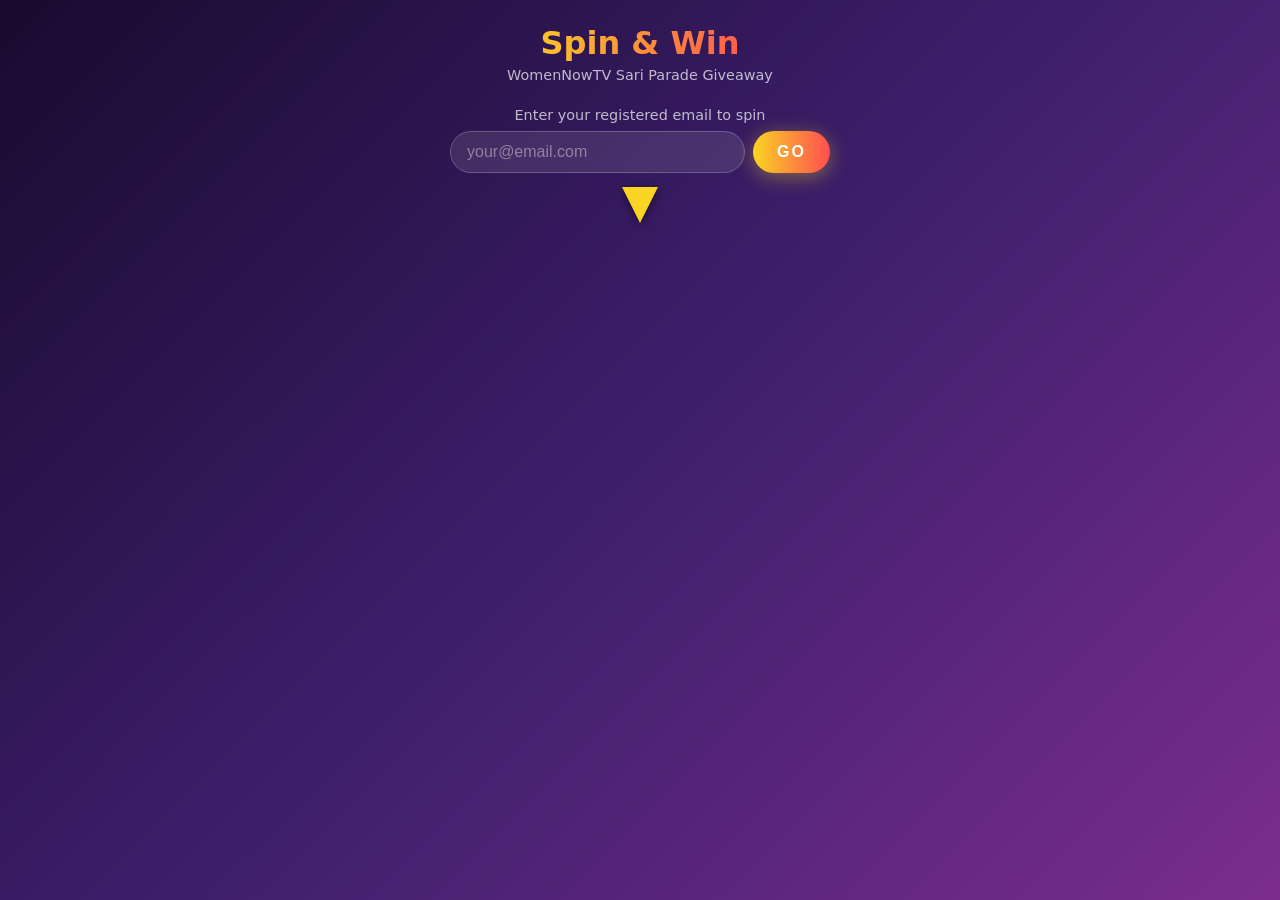
==== server/frontend/index.html @ a0a1a029 "add resend_ticket endpoint" ====
<!DOCTYPE html>
<html lang="en">
<head>
    <meta charset="UTF-8">
    <meta name="viewport" content="width=device-width, initial-scale=1.0, maximum-scale=1.0, user-scalable=no">
    <title>Spin & Win — WomenNowTV</title>
    <link rel="icon" type="image/svg+xml" href="/favicon.svg">
    <style>
        * { margin: 0; padding: 0; box-sizing: border-box; }

        html {
            background: #1a0a2e;
        }

        body {
            font-family: 'Segoe UI', system-ui, -apple-system, sans-serif;
            background: linear-gradient(135deg, #1a0a2e 0%, #3d1f6d 50%, #7b2d8e 100%);
            min-height: 100dvh;
            display: flex;
            flex-direction: column;
            align-items: center;
            color: white;
            overflow-x: hidden;
        }

        header {
            text-align: center;
            padding: 1.5rem 1rem 0.5rem;
        }

        header h1 {
            font-size: 2rem;
            background: linear-gradient(to right, #f9d423, #ff4e50);
            -webkit-background-clip: text;
            -webkit-text-fill-color: transparent;
            background-clip: text;
            text-shadow: none;
        }

        header p {
            color: rgba(255,255,255,0.7);
            font-size: 0.9rem;
            margin-top: 0.3rem;
        }

        .wheel-container {
            position: relative;
            width: min(85vw, 380px);
            height: min(85vw, 380px);
            margin: 0.5rem auto;
        }

        canvas {
            width: 100%;
            height: 100%;
        }

        .pointer {
            position: absolute;
            top: -18px;
            left: 50%;
            transform: translateX(-50%);
            width: 0;
            height: 0;
            border-left: 18px solid transparent;
            border-right: 18px solid transparent;
            border-top: 36px solid #f9d423;
            filter: drop-shadow(0 2px 4px rgba(0,0,0,0.5));
            z-index: 10;
        }

        .spin-btn {
            display: block;
            margin: 1rem auto;
            padding: 1rem 3rem;
            font-size: 1.3rem;
            font-weight: 700;
            border: none;
            border-radius: 50px;
            background: linear-gradient(to right, #f9d423, #ff4e50);
            color: white;
            cursor: pointer;
            text-transform: uppercase;
            letter-spacing: 2px;
            box-shadow: 0 4px 20px rgba(249, 212, 35, 0.4);
            transition: transform 0.2s, box-shadow 0.2s;
        }

        .spin-btn:hover:not(:disabled) {
            transform: scale(1.05);
            box-shadow: 0 6px 30px rgba(249, 212, 35, 0.6);
        }

        .spin-btn:disabled {
            opacity: 0.5;
            cursor: not-allowed;
        }

        .email-gate {
            text-align: center;
            margin: 1rem 0;
        }

        .email-gate input::placeholder { color: rgba(255,255,255,0.4); }

        /* Modal overlay */
        .modal-overlay {
            display: none;
            position: fixed;
            top: 0; left: 0; right: 0; bottom: 0;
            background: rgba(0,0,0,0.8);
            z-index: 100;
            justify-content: center;
            align-items: center;
            padding: 1rem;
        }
        .modal-overlay.active { display: flex; }

        .modal {
            background: linear-gradient(135deg, #2d1b4e, #1a0a2e);
            border: 1px solid rgba(249, 212, 35, 0.3);
            border-radius: 1rem;
            padding: 2rem;
            max-width: 400px;
            width: 100%;
            text-align: center;
        }

        .modal h2 {
            font-size: 1.5rem;
            margin-bottom: 0.5rem;
            color: #f9d423;
        }

        .prize-image {
            width: 120px;
            height: 120px;
            object-fit: cover;
            border-radius: 0.5rem;
            margin: 1rem auto;
            display: block;
            border: 2px solid rgba(249, 212, 35, 0.4);
            background: rgba(255,255,255,0.1);
        }

        .modal label {
            display: block;
            text-align: left;
            margin: 0.75rem 0 0.25rem;
            font-size: 0.85rem;
            color: rgba(255,255,255,0.7);
        }

        .modal input {
            width: 100%;
            padding: 0.7rem 1rem;
            border: 1px solid rgba(255,255,255,0.2);
            border-radius: 0.5rem;
            background: rgba(255,255,255,0.1);
            color: white;
            font-size: 1rem;
        }

        .modal input::placeholder { color: rgba(255,255,255,0.4); }

        .claim-btn {
            margin-top: 1.25rem;
            padding: 0.8rem 2rem;
            font-size: 1rem;
            font-weight: 600;
            border: none;
            border-radius: 50px;
            background: linear-gradient(to right, #f9d423, #ff4e50);
            color: white;
            cursor: pointer;
            width: 100%;
        }
        .claim-btn:disabled { opacity: 0.5; cursor: not-allowed; }

        .error-msg {
            color: #ff6b6b;
            font-size: 0.85rem;
            margin-top: 0.5rem;
        }

        /* Ticket page */
        .ticket-container {
            display: none;
            text-align: center;
            padding: 2rem 1rem;
            width: 100%;
        }

        .ticket-card {
            background: linear-gradient(135deg, #2d1b4e, #1a0a2e);
            border: 2px solid #f9d423;
            border-radius: 1rem;
            padding: 2rem;
            max-width: 380px;
            margin: 0 auto;
        }

        .ticket-card h2 { color: #f9d423; margin-bottom: 0.5rem; }
        .ticket-card .prize-label { font-size: 1.3rem; margin: 0.5rem 0; }
        .ticket-card .attendee-label { color: rgba(255,255,255,0.7); }

        #ticket-qr {
            margin: 1.5rem auto;
            background: white;
            padding: 1rem;
            border-radius: 0.5rem;
            display: inline-block;
        }

        .ticket-note {
            color: rgba(255,255,255,0.5);
            font-size: 0.8rem;
            margin-top: 1rem;
        }

        .confetti-canvas {
            position: fixed;
            top: 0; left: 0;
            width: 100%; height: 100%;
            pointer-events: none;
            z-index: 200;
        }
    </style>
</head>
<body>
    <header>
        <h1>Spin & Win</h1>
        <p>WomenNowTV Sari Parade Giveaway</p>
    </header>

    <!-- Email gate: shown before spin, replaced by spin button after verification -->
    <div class="email-gate" id="email-gate">
        <p style="color: rgba(255,255,255,0.7); font-size: 0.9rem; margin-bottom: 0.5rem;">Enter your registered email to spin</p>
        <div style="display:flex; gap:0.5rem; max-width:380px; width:90vw;">
            <input type="email" id="gate-email" placeholder="your@email.com" autocomplete="email"
                style="flex:1; padding:0.7rem 1rem; border:1px solid rgba(255,255,255,0.2); border-radius:50px; background:rgba(255,255,255,0.1); color:white; font-size:1rem;">
            <button class="spin-btn" id="gate-btn" style="margin:0; padding:0.7rem 1.5rem; font-size:1rem;">GO</button>
        </div>
        <div class="error-msg" id="gate-error" style="margin-top:0.5rem;"></div>
    </div>

    <!-- Spin button: replaces email gate in the same position -->
    <button class="spin-btn" id="spin-btn" style="display:none;">SPIN!</button>

    <div class="wheel-container">
        <div class="pointer"></div>
        <canvas id="wheel-canvas" width="760" height="760"></canvas>
    </div>

    <!-- Claim Modal: only asks for name now -->
    <div class="modal-overlay" id="claim-modal">
        <div class="modal">
            <h2>Congratulations!</h2>
            <p>You won: <strong id="prize-name-display"></strong></p>
            <img id="prize-img" class="prize-image" alt="Prize" src="">
            <p style="font-size:0.85rem; color:rgba(255,255,255,0.7);">Enter your name to claim your prize</p>
            <label for="claim-name">Full Name</label>
            <input type="text" id="claim-name" placeholder="Your name" autocomplete="name">
            <div class="error-msg" id="claim-error"></div>
            <button class="claim-btn" id="claim-btn">Claim Prize</button>
        </div>
    </div>

    <!-- Ticket View -->
    <div class="ticket-container" id="ticket-view">
        <div class="ticket-card">
            <h2>Thank You for Playing!</h2>
            <p style="margin-bottom: 1rem; color: rgba(255,255,255,0.8);">You won a <strong id="ticket-prize" style="color: #f9d423;"></strong></p>
            <p class="attendee-label" id="ticket-attendee"></p>
            <div id="ticket-qr"></div>
            <p style="color: rgba(255,255,255,0.8); font-size: 0.9rem; margin-top: 1rem; line-height: 1.5;">
                We'll also send a copy to your email.<br>
                See you at the Sari Parade!
            </p>
            <button class="claim-btn" id="resend-btn" style="display:none; margin-top:1rem; background:rgba(255,255,255,0.15); font-size:0.85rem; padding:0.6rem 1.5rem;">Resend Email</button>
            <p id="resend-msg" style="color:rgba(255,255,255,0.6); font-size:0.8rem; margin-top:0.5rem;"></p>
            <p class="ticket-note">Present this QR code at the Sari Parade booth to collect your prize.<br>Each code is single-use and cannot be shared.</p>
        </div>
    </div>

    <canvas class="confetti-canvas" id="confetti"></canvas>

    <!-- QR code library -->
    <script src="/qrcode.min.js"></script>

    <script>
    const PRIZE_COLORS = [
        '#FF6B6B', '#4ECDC4', '#FFD93D', '#6C5CE7', '#A8E6CF'
    ];
    const PRIZE_COLORS_DARK = [
        '#cc5555', '#3ea89e', '#ccad31', '#5649b8', '#86b8a5'
    ];

    let prizes = [];
    let spinning = false;
    let spinResult = null;
    let verifiedEmail = null;

    const canvas = document.getElementById('wheel-canvas');
    const ctx = canvas.getContext('2d');
    const centerX = canvas.width / 2;
    const centerY = canvas.height / 2;
    const radius = canvas.width / 2 - 20;

    // Load prizes
    async function loadPrizes() {
        const res = await fetch('/api/prizes');
        prizes = await res.json();
        drawWheel(0);
    }

    function getSegments() {
        const available = prizes.filter(p => p.remaining > 0);
        if (available.length === 0) return [];

        // Equal size segments — probability is handled server-side
        const angle = 360 / available.length;
        return available.map((p, i) => ({
            prize: p,
            startAngle: i * angle,
            sweepAngle: angle,
        }));
    }

    function drawWheel(rotation) {
        ctx.clearRect(0, 0, canvas.width, canvas.height);

        const segments = getSegments();
        if (segments.length === 0) {
            ctx.fillStyle = '#666';
            ctx.font = '24px sans-serif';
            ctx.textAlign = 'center';
            ctx.fillText('All prizes claimed!', centerX, centerY);
            return;
        }

        segments.forEach((seg, i) => {
            const startRad = (seg.startAngle + rotation - 90) * Math.PI / 180;
            const endRad = (seg.startAngle + seg.sweepAngle + rotation - 90) * Math.PI / 180;
            const colorIdx = prizes.findIndex(p => p.id === seg.prize.id) % PRIZE_COLORS.length;

            // Draw segment
            ctx.beginPath();
            ctx.moveTo(centerX, centerY);
            ctx.arc(centerX, centerY, radius, startRad, endRad);
            ctx.closePath();
            ctx.fillStyle = PRIZE_COLORS[colorIdx];
            ctx.fill();
            ctx.strokeStyle = '#1a0a2e';
            ctx.lineWidth = 3;
            ctx.stroke();

            // Draw text
            const midAngle = startRad + (endRad - startRad) / 2;
            ctx.save();
            ctx.translate(centerX, centerY);
            ctx.rotate(midAngle);
            ctx.fillStyle = '#1a0a2e';
            ctx.font = 'bold 22px sans-serif';
            ctx.textAlign = 'center';
            ctx.textBaseline = 'middle';

            // Position text at 60% of radius
            const textRadius = radius * 0.6;
            ctx.fillText(seg.prize.name, textRadius, 0);
            ctx.restore();
        });

        // Center circle
        ctx.beginPath();
        ctx.arc(centerX, centerY, 40, 0, Math.PI * 2);
        ctx.fillStyle = '#1a0a2e';
        ctx.fill();
        ctx.strokeStyle = '#f9d423';
        ctx.lineWidth = 3;
        ctx.stroke();

    }

    // Spin animation
    function animateSpin(targetAngle, duration, callback) {
        const startTime = performance.now();
        const startRotation = 0;

        function easeOutCubic(t) {
            return 1 - Math.pow(1 - t, 3);
        }

        function animate(now) {
            const elapsed = now - startTime;
            const progress = Math.min(elapsed / duration, 1);
            const eased = easeOutCubic(progress);
            const currentAngle = startRotation + targetAngle * eased;

            drawWheel(currentAngle % 360);

            if (progress < 1) {
                requestAnimationFrame(animate);
            } else {
                callback();
            }
        }

        requestAnimationFrame(animate);
    }

    // Confetti
    function launchConfetti() {
        const confettiCanvas = document.getElementById('confetti');
        const cCtx = confettiCanvas.getContext('2d');
        confettiCanvas.width = window.innerWidth;
        confettiCanvas.height = window.innerHeight;

        const particles = [];
        const colors = ['#f9d423', '#ff4e50', '#4ECDC4', '#FFD93D', '#FF6B6B', '#6C5CE7'];

        for (let i = 0; i < 150; i++) {
            particles.push({
                x: Math.random() * confettiCanvas.width,
                y: Math.random() * confettiCanvas.height - confettiCanvas.height,
                w: Math.random() * 10 + 5,
                h: Math.random() * 6 + 3,
                color: colors[Math.floor(Math.random() * colors.length)],
                vx: (Math.random() - 0.5) * 4,
                vy: Math.random() * 3 + 2,
                rot: Math.random() * 360,
                rotV: (Math.random() - 0.5) * 10,
            });
        }

        let frame = 0;
        function drawConfetti() {
            cCtx.clearRect(0, 0, confettiCanvas.width, confettiCanvas.height);
            particles.forEach(p => {
                p.x += p.vx;
                p.y += p.vy;
                p.rot += p.rotV;
                p.vy += 0.05;

                cCtx.save();
                cCtx.translate(p.x, p.y);
                cCtx.rotate(p.rot * Math.PI / 180);
                cCtx.fillStyle = p.color;
                cCtx.fillRect(-p.w / 2, -p.h / 2, p.w, p.h);
                cCtx.restore();
            });

            frame++;
            if (frame < 180) requestAnimationFrame(drawConfetti);
            else cCtx.clearRect(0, 0, confettiCanvas.width, confettiCanvas.height);
        }
        requestAnimationFrame(drawConfetti);
    }

    // Email gate — verify email before allowing spin
    document.getElementById('gate-btn').addEventListener('click', async () => {
        const email = document.getElementById('gate-email').value.trim();
        const errorEl = document.getElementById('gate-error');

        if (!email) {
            errorEl.textContent = 'Please enter your email';
            return;
        }
        if (!/^[^\s@]+@[^\s@]+\.[^\s@]+$/.test(email)) {
            errorEl.textContent = 'Please enter a valid email address';
            return;
        }

        document.getElementById('gate-btn').disabled = true;
        errorEl.textContent = '';

        try {
            const res = await fetch(`/api/check-email/${encodeURIComponent(email)}`);
            const data = await res.json();

            if (data.not_registered) {
                errorEl.textContent = 'This email is not registered for the event';
                document.getElementById('gate-btn').disabled = false;
                return;
            }

            if (data.already_played) {
                // Recover existing ticket — show it directly
                showTicket(data.ticket);
                return;
            }

            // Email is valid and unused — show spin button
            verifiedEmail = email;
            document.getElementById('email-gate').style.display = 'none';
            document.getElementById('spin-btn').style.display = 'block';
        } catch (e) {
            errorEl.textContent = 'Network error — please try again';
            document.getElementById('gate-btn').disabled = false;
        }
    });

    // Allow Enter key on email input
    document.getElementById('gate-email').addEventListener('keydown', (e) => {
        if (e.key === 'Enter') document.getElementById('gate-btn').click();
    });

    // Spin button — now sends email to server
    document.getElementById('spin-btn').addEventListener('click', async () => {
        if (spinning || !verifiedEmail) return;
        spinning = true;
        document.getElementById('spin-btn').disabled = true;

        try {
            const res = await fetch('/api/spin', {
                method: 'POST',
                headers: { 'Content-Type': 'application/json' },
                body: JSON.stringify({ email: verifiedEmail }),
            });
            if (!res.ok) {
                const err = await res.json();
                alert(err.error || 'Failed to spin');
                spinning = false;
                document.getElementById('spin-btn').disabled = false;
                return;
            }

            spinResult = await res.json();

            animateSpin(spinResult.angle, 4000, () => {
                spinning = false;
                launchConfetti();
                showClaimModal(spinResult.prize);
            });
        } catch (e) {
            alert('Network error — please try again');
            spinning = false;
            document.getElementById('spin-btn').disabled = false;
        }
    });

    // Claim modal — only asks for name now (email already captured)
    function showClaimModal(prize) {
        document.getElementById('prize-name-display').textContent = prize.name;
        document.getElementById('prize-img').src = `/assets/${prize.image_url}`;
        document.getElementById('prize-img').alt = prize.name;
        document.getElementById('claim-error').textContent = '';
        document.getElementById('claim-modal').classList.add('active');
    }

    document.getElementById('claim-btn').addEventListener('click', async () => {
        const name = document.getElementById('claim-name').value.trim();
        const errorEl = document.getElementById('claim-error');

        if (!name) {
            errorEl.textContent = 'Please enter your name';
            return;
        }

        document.getElementById('claim-btn').disabled = true;
        errorEl.textContent = '';

        try {
            const res = await fetch('/api/claim', {
                method: 'POST',
                headers: { 'Content-Type': 'application/json' },
                body: JSON.stringify({
                    name,
                    email: verifiedEmail,
                    prize_id: spinResult.prize.id,
                }),
            });

            const data = await res.json();

            if (!res.ok) {
                errorEl.textContent = data.error || 'Failed to claim prize';
                document.getElementById('claim-btn').disabled = false;
                return;
            }

            showTicket(data);
        } catch (e) {
            errorEl.textContent = 'Network error — please try again';
            document.getElementById('claim-btn').disabled = false;
        }
    });

    function showTicket(data) {
        // Hide everything else
        document.getElementById('claim-modal').classList.remove('active');
        document.getElementById('claim-modal').style.display = 'none';
        document.querySelector('header').style.display = 'none';
        document.querySelector('.wheel-container').style.display = 'none';
        document.getElementById('spin-btn').style.display = 'none';
        document.getElementById('email-gate').style.display = 'none';
        document.getElementById('confetti').style.display = 'none';

        // Show resend button (useful for recovery)
        const resendBtn = document.getElementById('resend-btn');
        resendBtn.style.display = 'inline-block';
        resendBtn.dataset.email = data.attendee_name ? '' : ''; // reset
        // Store email for resend — use verifiedEmail if available, otherwise look up from data
        resendBtn.onclick = async () => {
            const email = verifiedEmail || document.getElementById('gate-email').value.trim();
            if (!email) return;
            resendBtn.disabled = true;
            const msgEl = document.getElementById('resend-msg');
            try {
                const res = await fetch(`/api/resend/${encodeURIComponent(email)}`, { method: 'POST' });
                if (res.ok) {
                    msgEl.textContent = 'Email sent! Check your inbox.';
                } else {
                    msgEl.textContent = 'Failed to resend — please try again.';
                }
            } catch (e) {
                msgEl.textContent = 'Network error — please try again.';
            }
            resendBtn.disabled = false;
        };

        // Populate ticket content
        document.getElementById('ticket-prize').textContent = data.prize_name;
        document.getElementById('ticket-attendee').textContent = data.attendee_name;

        // Show the ticket view
        const ticketView = document.getElementById('ticket-view');
        ticketView.style.display = 'block';

        // Generate QR code
        const qrContainer = document.getElementById('ticket-qr');
        qrContainer.innerHTML = '';

        if (typeof QRCode !== 'undefined' && QRCode.toCanvas) {
            const qrCanvas = document.createElement('canvas');
            QRCode.toCanvas(qrCanvas, data.qr_data, {
                width: 250,
                margin: 1,
                color: { dark: '#1a0a2e', light: '#ffffff' },
            }, function(err) {
                if (err) {
                    console.error('QR toCanvas error:', err);
                    qrContainer.innerHTML = '<p style="color:#ff6b6b;">QR failed. Ticket: ' + data.ticket_id + '</p>';
                } else {
                    qrContainer.appendChild(qrCanvas);
                }
            });
        } else {
            console.error('QRCode library not available. typeof QRCode:', typeof QRCode);
            qrContainer.innerHTML = '<p style="color:#ff6b6b;">QR library failed to load.<br>Ticket ID: ' + data.ticket_id + '</p>';
        }
    }

    // Init
    loadPrizes();
    </script>
</body>
</html>
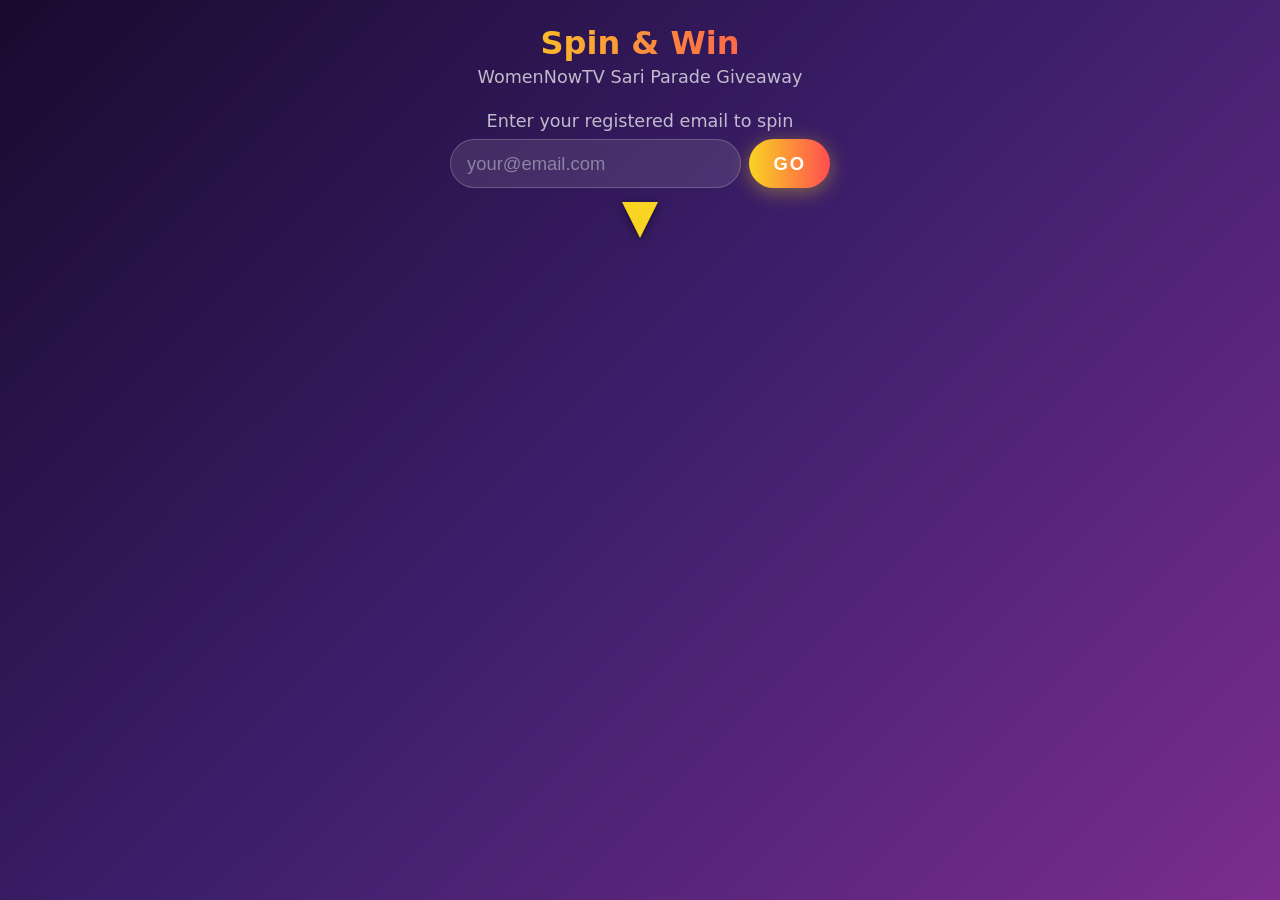
==== commit 46bf6e7a: "increase font size" ====
--- a/server/frontend/index.html
+++ b/server/frontend/index.html
@@ -39,7 +39,7 @@
 
         header p {
             color: rgba(255,255,255,0.7);
-            font-size: 0.9rem;
+            font-size: 1.1rem;
             margin-top: 0.3rem;
         }
 
@@ -73,7 +73,7 @@
             display: block;
             margin: 1rem auto;
             padding: 1rem 3rem;
-            font-size: 1.3rem;
+            font-size: 1.5rem;
             font-weight: 700;
             border: none;
             border-radius: 50px;
@@ -179,7 +179,7 @@
 
         .error-msg {
             color: #ff6b6b;
-            font-size: 0.85rem;
+            font-size: 1rem;
             margin-top: 0.5rem;
         }
 
@@ -214,7 +214,7 @@
 
         .ticket-note {
             color: rgba(255,255,255,0.5);
-            font-size: 0.8rem;
+            font-size: 0.95rem;
             margin-top: 1rem;
         }
 
@@ -235,11 +235,11 @@
 
     <!-- Email gate: shown before spin, replaced by spin button after verification -->
     <div class="email-gate" id="email-gate">
-        <p style="color: rgba(255,255,255,0.7); font-size: 0.9rem; margin-bottom: 0.5rem;">Enter your registered email to spin</p>
+        <p style="color: rgba(255,255,255,0.7); font-size: 1.1rem; margin-bottom: 0.5rem;">Enter your registered email to spin</p>
         <div style="display:flex; gap:0.5rem; max-width:380px; width:90vw;">
             <input type="email" id="gate-email" placeholder="your@email.com" autocomplete="email"
-                style="flex:1; padding:0.7rem 1rem; border:1px solid rgba(255,255,255,0.2); border-radius:50px; background:rgba(255,255,255,0.1); color:white; font-size:1rem;">
-            <button class="spin-btn" id="gate-btn" style="margin:0; padding:0.7rem 1.5rem; font-size:1rem;">GO</button>
+                style="flex:1; padding:0.8rem 1rem; border:1px solid rgba(255,255,255,0.2); border-radius:50px; background:rgba(255,255,255,0.1); color:white; font-size:1.15rem;">
+            <button class="spin-btn" id="gate-btn" style="margin:0; padding:0.8rem 1.5rem; font-size:1.15rem;">GO</button>
         </div>
         <div class="error-msg" id="gate-error" style="margin-top:0.5rem;"></div>
     </div>
@@ -258,7 +258,7 @@
             <h2>Congratulations!</h2>
             <p>You won: <strong id="prize-name-display"></strong></p>
             <img id="prize-img" class="prize-image" alt="Prize" src="">
-            <p style="font-size:0.85rem; color:rgba(255,255,255,0.7);">Enter your name to claim your prize</p>
+            <p style="font-size:1.05rem; color:rgba(255,255,255,0.7);">Enter your name to claim your prize</p>
             <label for="claim-name">Full Name</label>
             <input type="text" id="claim-name" placeholder="Your name" autocomplete="name">
             <div class="error-msg" id="claim-error"></div>
@@ -273,7 +273,7 @@
             <p style="margin-bottom: 1rem; color: rgba(255,255,255,0.8);">You won a <strong id="ticket-prize" style="color: #f9d423;"></strong></p>
             <p class="attendee-label" id="ticket-attendee"></p>
             <div id="ticket-qr"></div>
-            <p style="color: rgba(255,255,255,0.8); font-size: 0.9rem; margin-top: 1rem; line-height: 1.5;">
+            <p style="color: rgba(255,255,255,0.8); font-size: 1.05rem; margin-top: 1rem; line-height: 1.5;">
                 We'll also send a copy to your email.<br>
                 See you at the Sari Parade!
             </p>
@@ -290,10 +290,10 @@
 
     <script>
     const PRIZE_COLORS = [
-        '#FF6B6B', '#4ECDC4', '#FFD93D', '#6C5CE7', '#A8E6CF'
+        '#FF6B6B', '#4ECDC4', '#FFD93D', '#6C5CE7', '#A8E6CF', '#FF8C42'
     ];
     const PRIZE_COLORS_DARK = [
-        '#cc5555', '#3ea89e', '#ccad31', '#5649b8', '#86b8a5'
+        '#cc5555', '#3ea89e', '#ccad31', '#5649b8', '#86b8a5', '#cc7035'
     ];
 
     let prizes = [];
@@ -361,7 +361,7 @@
             ctx.translate(centerX, centerY);
             ctx.rotate(midAngle);
             ctx.fillStyle = '#1a0a2e';
-            ctx.font = 'bold 22px sans-serif';
+            ctx.font = 'bold 28px sans-serif';
             ctx.textAlign = 'center';
             ctx.textBaseline = 'middle';
 
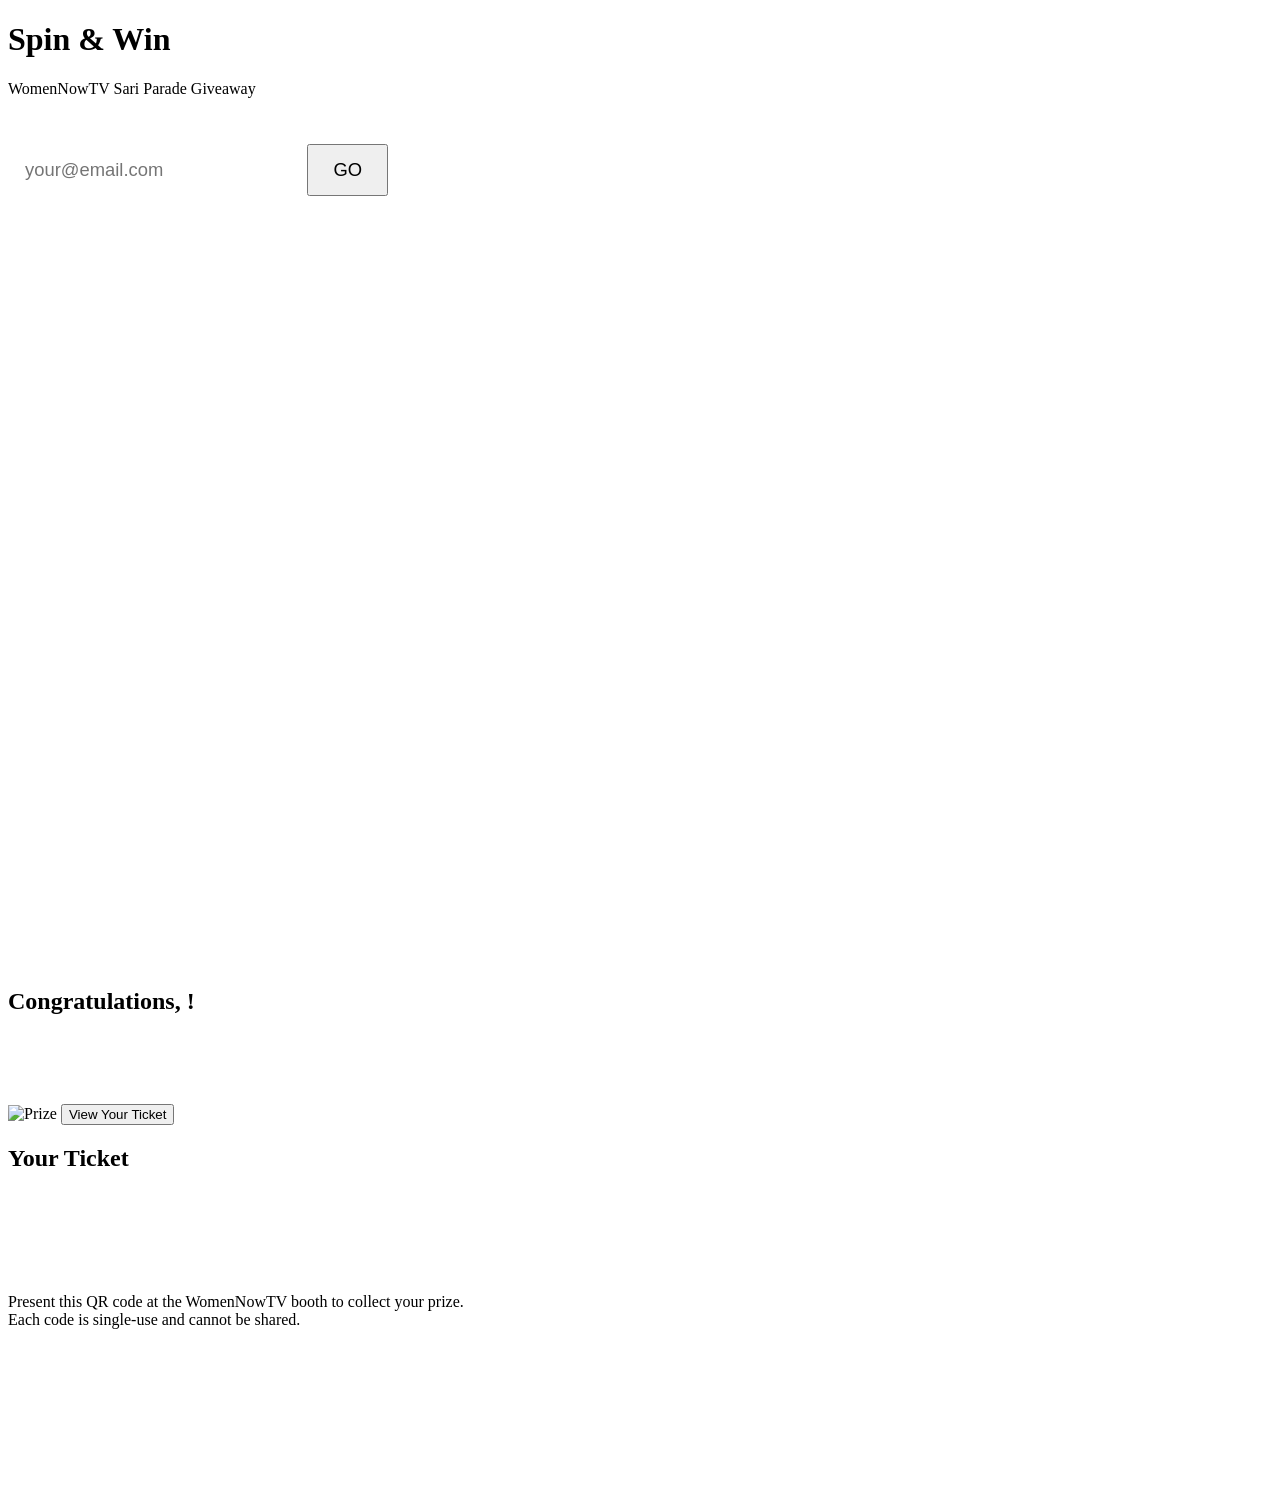
==== commit 818f32b6: "extract inline CSS and JS from HTML files" ====
--- a/server/frontend/index.html
+++ b/server/frontend/index.html
@@ -5,227 +5,7 @@
     <meta name="viewport" content="width=device-width, initial-scale=1.0, maximum-scale=1.0, user-scalable=no">
     <title>Spin & Win — WomenNowTV</title>
     <link rel="icon" type="image/svg+xml" href="/favicon.svg">
-    <style>
-        * { margin: 0; padding: 0; box-sizing: border-box; }
-
-        html {
-            background: #1a0a2e;
-        }
-
-        body {
-            font-family: 'Segoe UI', system-ui, -apple-system, sans-serif;
-            background: linear-gradient(135deg, #1a0a2e 0%, #3d1f6d 50%, #7b2d8e 100%);
-            min-height: 100dvh;
-            display: flex;
-            flex-direction: column;
-            align-items: center;
-            color: white;
-            overflow-x: hidden;
-        }
-
-        header {
-            text-align: center;
-            padding: 1.5rem 1rem 0.5rem;
-        }
-
-        header h1 {
-            font-size: 2rem;
-            background: linear-gradient(to right, #f9d423, #ff4e50);
-            -webkit-background-clip: text;
-            -webkit-text-fill-color: transparent;
-            background-clip: text;
-            text-shadow: none;
-        }
-
-        header p {
-            color: rgba(255,255,255,0.7);
-            font-size: 1.1rem;
-            margin-top: 0.3rem;
-        }
-
-        .wheel-container {
-            position: relative;
-            width: min(85vw, 380px);
-            height: min(85vw, 380px);
-            margin: 0.5rem auto;
-        }
-
-        canvas {
-            width: 100%;
-            height: 100%;
-        }
-
-        .pointer {
-            position: absolute;
-            top: -18px;
-            left: 50%;
-            transform: translateX(-50%);
-            width: 0;
-            height: 0;
-            border-left: 18px solid transparent;
-            border-right: 18px solid transparent;
-            border-top: 36px solid #f9d423;
-            filter: drop-shadow(0 2px 4px rgba(0,0,0,0.5));
-            z-index: 10;
-        }
-
-        .spin-btn {
-            display: block;
-            margin: 1rem auto;
-            padding: 1rem 3rem;
-            font-size: 1.5rem;
-            font-weight: 700;
-            border: none;
-            border-radius: 50px;
-            background: linear-gradient(to right, #f9d423, #ff4e50);
-            color: white;
-            cursor: pointer;
-            text-transform: uppercase;
-            letter-spacing: 2px;
-            box-shadow: 0 4px 20px rgba(249, 212, 35, 0.4);
-            transition: transform 0.2s, box-shadow 0.2s;
-        }
-
-        .spin-btn:hover:not(:disabled) {
-            transform: scale(1.05);
-            box-shadow: 0 6px 30px rgba(249, 212, 35, 0.6);
-        }
-
-        .spin-btn:disabled {
-            opacity: 0.5;
-            cursor: not-allowed;
-        }
-
-        .email-gate {
-            text-align: center;
-            margin: 1rem 0;
-        }
-
-        .email-gate input::placeholder { color: rgba(255,255,255,0.4); }
-
-        /* Modal overlay */
-        .modal-overlay {
-            display: none;
-            position: fixed;
-            top: 0; left: 0; right: 0; bottom: 0;
-            background: rgba(0,0,0,0.8);
-            z-index: 100;
-            justify-content: center;
-            align-items: center;
-            padding: 1rem;
-        }
-        .modal-overlay.active { display: flex; }
-
-        .modal {
-            background: linear-gradient(135deg, #2d1b4e, #1a0a2e);
-            border: 1px solid rgba(249, 212, 35, 0.3);
-            border-radius: 1rem;
-            padding: 2rem;
-            max-width: 400px;
-            width: 100%;
-            text-align: center;
-        }
-
-        .modal h2 {
-            font-size: 1.5rem;
-            margin-bottom: 0.5rem;
-            color: #f9d423;
-        }
-
-        .prize-image {
-            width: 120px;
-            height: 120px;
-            object-fit: cover;
-            border-radius: 0.5rem;
-            margin: 1rem auto;
-            display: block;
-            border: 2px solid rgba(249, 212, 35, 0.4);
-            background: rgba(255,255,255,0.1);
-        }
-
-        .modal label {
-            display: block;
-            text-align: left;
-            margin: 0.75rem 0 0.25rem;
-            font-size: 0.85rem;
-            color: rgba(255,255,255,0.7);
-        }
-
-        .modal input {
-            width: 100%;
-            padding: 0.7rem 1rem;
-            border: 1px solid rgba(255,255,255,0.2);
-            border-radius: 0.5rem;
-            background: rgba(255,255,255,0.1);
-            color: white;
-            font-size: 1rem;
-        }
-
-        .modal input::placeholder { color: rgba(255,255,255,0.4); }
-
-        .claim-btn {
-            margin-top: 1.25rem;
-            padding: 0.8rem 2rem;
-            font-size: 1rem;
-            font-weight: 600;
-            border: none;
-            border-radius: 50px;
-            background: linear-gradient(to right, #f9d423, #ff4e50);
-            color: white;
-            cursor: pointer;
-            width: 100%;
-        }
-        .claim-btn:disabled { opacity: 0.5; cursor: not-allowed; }
-
-        .error-msg {
-            color: #ff6b6b;
-            font-size: 1rem;
-            margin-top: 0.5rem;
-        }
-
-        /* Ticket page */
-        .ticket-container {
-            display: none;
-            text-align: center;
-            padding: 2rem 1rem;
-            width: 100%;
-        }
-
-        .ticket-card {
-            background: linear-gradient(135deg, #2d1b4e, #1a0a2e);
-            border: 2px solid #f9d423;
-            border-radius: 1rem;
-            padding: 2rem;
-            max-width: 380px;
-            margin: 0 auto;
-        }
-
-        .ticket-card h2 { color: #f9d423; margin-bottom: 0.5rem; }
-        .ticket-card .prize-label { font-size: 1.3rem; margin: 0.5rem 0; }
-        .ticket-card .attendee-label { color: rgba(255,255,255,0.7); }
-
-        #ticket-qr {
-            margin: 1.5rem auto;
-            background: white;
-            padding: 1rem;
-            border-radius: 0.5rem;
-            display: inline-block;
-        }
-
-        .ticket-note {
-            color: rgba(255,255,255,0.5);
-            font-size: 0.95rem;
-            margin-top: 1rem;
-        }
-
-        .confetti-canvas {
-            position: fixed;
-            top: 0; left: 0;
-            width: 100%; height: 100%;
-            pointer-events: none;
-            z-index: 200;
-        }
-    </style>
+    <link rel="stylesheet" href="/styles.css">
 </head>
 <body>
     <header>
@@ -252,407 +32,37 @@
         <canvas id="wheel-canvas" width="760" height="760"></canvas>
     </div>
 
-    <!-- Claim Modal: only asks for name now -->
-    <div class="modal-overlay" id="claim-modal">
-        <div class="modal">
-            <h2>Congratulations!</h2>
-            <p>You won: <strong id="prize-name-display"></strong></p>
-            <img id="prize-img" class="prize-image" alt="Prize" src="">
-            <p style="font-size:1.05rem; color:rgba(255,255,255,0.7);">Enter your name to claim your prize</p>
-            <label for="claim-name">Full Name</label>
-            <input type="text" id="claim-name" placeholder="Your name" autocomplete="name">
-            <div class="error-msg" id="claim-error"></div>
-            <button class="claim-btn" id="claim-btn">Claim Prize</button>
-        </div>
-    </div>
-
-    <!-- Ticket View -->
+    <!-- Ticket View (flip card) -->
     <div class="ticket-container" id="ticket-view">
-        <div class="ticket-card">
-            <h2>Thank You for Playing!</h2>
-            <p style="margin-bottom: 1rem; color: rgba(255,255,255,0.8);">You won a <strong id="ticket-prize" style="color: #f9d423;"></strong></p>
-            <p class="attendee-label" id="ticket-attendee"></p>
-            <div id="ticket-qr"></div>
-            <p style="color: rgba(255,255,255,0.8); font-size: 1.05rem; margin-top: 1rem; line-height: 1.5;">
-                We'll also send a copy to your email.<br>
-                See you at the Sari Parade!
-            </p>
-            <button class="claim-btn" id="resend-btn" style="display:none; margin-top:1rem; background:rgba(255,255,255,0.15); font-size:0.85rem; padding:0.6rem 1.5rem;">Resend Email</button>
-            <p id="resend-msg" style="color:rgba(255,255,255,0.6); font-size:0.8rem; margin-top:0.5rem;"></p>
-            <p class="ticket-note">Present this QR code at the Sari Parade booth to collect your prize.<br>Each code is single-use and cannot be shared.</p>
+        <div class="flip-card" id="flip-card">
+            <!-- Front: Prize reveal -->
+            <div class="flip-front">
+                <h2>Congratulations, <span id="winner-name"></span>!</h2>
+                <p style="color: rgba(255,255,255,0.8); font-size: 1.15rem; margin-bottom: 0.5rem;">You won:</p>
+                <p style="font-size: 1.5rem; font-weight: 700; color: #f9d423;" id="prize-name-front"></p>
+                <img id="prize-img" class="prize-image" alt="Prize" src="">
+                <button class="claim-btn" id="flip-btn" style="margin-top:1.5rem;">View Your Ticket</button>
+            </div>
+            <!-- Back: QR ticket -->
+            <div class="flip-back">
+                <h2>Your Ticket</h2>
+                <p style="margin-bottom: 0.5rem; color: rgba(255,255,255,0.8);">Prize: <strong id="ticket-prize" style="color: #f9d423;"></strong></p>
+                <p class="attendee-label" id="ticket-attendee"></p>
+                <div id="ticket-qr"></div>
+                <p style="color: rgba(255,255,255,0.8); font-size: 1.05rem; margin-top: 1rem; line-height: 1.5;">
+                    We'll also send a copy to your email.<br>
+                    See you at the Sari Parade!
+                </p>
+                <button class="claim-btn" id="resend-btn" style="display:none; margin-top:1rem; background:rgba(255,255,255,0.15); font-size:0.85rem; padding:0.6rem 1.5rem;">Resend Email</button>
+                <p id="resend-msg" style="color:rgba(255,255,255,0.6); font-size:0.8rem; margin-top:0.5rem;"></p>
+                <p class="ticket-note">Present this QR code at the WomenNowTV booth to collect your prize.<br>Each code is single-use and cannot be shared.</p>
+            </div>
         </div>
     </div>
 
     <canvas class="confetti-canvas" id="confetti"></canvas>
 
-    <!-- QR code library -->
     <script src="/qrcode.min.js"></script>
-
-    <script>
-    const PRIZE_COLORS = [
-        '#FF6B6B', '#4ECDC4', '#FFD93D', '#6C5CE7', '#A8E6CF', '#FF8C42'
-    ];
-    const PRIZE_COLORS_DARK = [
-        '#cc5555', '#3ea89e', '#ccad31', '#5649b8', '#86b8a5', '#cc7035'
-    ];
-
-    let prizes = [];
-    let spinning = false;
-    let spinResult = null;
-    let verifiedEmail = null;
-
-    const canvas = document.getElementById('wheel-canvas');
-    const ctx = canvas.getContext('2d');
-    const centerX = canvas.width / 2;
-    const centerY = canvas.height / 2;
-    const radius = canvas.width / 2 - 20;
-
-    // Load prizes
-    async function loadPrizes() {
-        const res = await fetch('/api/prizes');
-        prizes = await res.json();
-        drawWheel(0);
-    }
-
-    function getSegments() {
-        const available = prizes.filter(p => p.remaining > 0);
-        if (available.length === 0) return [];
-
-        // Equal size segments — probability is handled server-side
-        const angle = 360 / available.length;
-        return available.map((p, i) => ({
-            prize: p,
-            startAngle: i * angle,
-            sweepAngle: angle,
-        }));
-    }
-
-    function drawWheel(rotation) {
-        ctx.clearRect(0, 0, canvas.width, canvas.height);
-
-        const segments = getSegments();
-        if (segments.length === 0) {
-            ctx.fillStyle = '#666';
-            ctx.font = '24px sans-serif';
-            ctx.textAlign = 'center';
-            ctx.fillText('All prizes claimed!', centerX, centerY);
-            return;
-        }
-
-        segments.forEach((seg, i) => {
-            const startRad = (seg.startAngle + rotation - 90) * Math.PI / 180;
-            const endRad = (seg.startAngle + seg.sweepAngle + rotation - 90) * Math.PI / 180;
-            const colorIdx = prizes.findIndex(p => p.id === seg.prize.id) % PRIZE_COLORS.length;
-
-            // Draw segment
-            ctx.beginPath();
-            ctx.moveTo(centerX, centerY);
-            ctx.arc(centerX, centerY, radius, startRad, endRad);
-            ctx.closePath();
-            ctx.fillStyle = PRIZE_COLORS[colorIdx];
-            ctx.fill();
-            ctx.strokeStyle = '#1a0a2e';
-            ctx.lineWidth = 3;
-            ctx.stroke();
-
-            // Draw text
-            const midAngle = startRad + (endRad - startRad) / 2;
-            ctx.save();
-            ctx.translate(centerX, centerY);
-            ctx.rotate(midAngle);
-            ctx.fillStyle = '#1a0a2e';
-            ctx.font = 'bold 28px sans-serif';
-            ctx.textAlign = 'center';
-            ctx.textBaseline = 'middle';
-
-            // Position text at 60% of radius
-            const textRadius = radius * 0.6;
-            ctx.fillText(seg.prize.name, textRadius, 0);
-            ctx.restore();
-        });
-
-        // Center circle
-        ctx.beginPath();
-        ctx.arc(centerX, centerY, 40, 0, Math.PI * 2);
-        ctx.fillStyle = '#1a0a2e';
-        ctx.fill();
-        ctx.strokeStyle = '#f9d423';
-        ctx.lineWidth = 3;
-        ctx.stroke();
-
-    }
-
-    // Spin animation
-    function animateSpin(targetAngle, duration, callback) {
-        const startTime = performance.now();
-        const startRotation = 0;
-
-        function easeOutCubic(t) {
-            return 1 - Math.pow(1 - t, 3);
-        }
-
-        function animate(now) {
-            const elapsed = now - startTime;
-            const progress = Math.min(elapsed / duration, 1);
-            const eased = easeOutCubic(progress);
-            const currentAngle = startRotation + targetAngle * eased;
-
-            drawWheel(currentAngle % 360);
-
-            if (progress < 1) {
-                requestAnimationFrame(animate);
-            } else {
-                callback();
-            }
-        }
-
-        requestAnimationFrame(animate);
-    }
-
-    // Confetti
-    function launchConfetti() {
-        const confettiCanvas = document.getElementById('confetti');
-        const cCtx = confettiCanvas.getContext('2d');
-        confettiCanvas.width = window.innerWidth;
-        confettiCanvas.height = window.innerHeight;
-
-        const particles = [];
-        const colors = ['#f9d423', '#ff4e50', '#4ECDC4', '#FFD93D', '#FF6B6B', '#6C5CE7'];
-
-        for (let i = 0; i < 150; i++) {
-            particles.push({
-                x: Math.random() * confettiCanvas.width,
-                y: Math.random() * confettiCanvas.height - confettiCanvas.height,
-                w: Math.random() * 10 + 5,
-                h: Math.random() * 6 + 3,
-                color: colors[Math.floor(Math.random() * colors.length)],
-                vx: (Math.random() - 0.5) * 4,
-                vy: Math.random() * 3 + 2,
-                rot: Math.random() * 360,
-                rotV: (Math.random() - 0.5) * 10,
-            });
-        }
-
-        let frame = 0;
-        function drawConfetti() {
-            cCtx.clearRect(0, 0, confettiCanvas.width, confettiCanvas.height);
-            particles.forEach(p => {
-                p.x += p.vx;
-                p.y += p.vy;
-                p.rot += p.rotV;
-                p.vy += 0.05;
-
-                cCtx.save();
-                cCtx.translate(p.x, p.y);
-                cCtx.rotate(p.rot * Math.PI / 180);
-                cCtx.fillStyle = p.color;
-                cCtx.fillRect(-p.w / 2, -p.h / 2, p.w, p.h);
-                cCtx.restore();
-            });
-
-            frame++;
-            if (frame < 180) requestAnimationFrame(drawConfetti);
-            else cCtx.clearRect(0, 0, confettiCanvas.width, confettiCanvas.height);
-        }
-        requestAnimationFrame(drawConfetti);
-    }
-
-    // Email gate — verify email before allowing spin
-    document.getElementById('gate-btn').addEventListener('click', async () => {
-        const email = document.getElementById('gate-email').value.trim();
-        const errorEl = document.getElementById('gate-error');
-
-        if (!email) {
-            errorEl.textContent = 'Please enter your email';
-            return;
-        }
-        if (!/^[^\s@]+@[^\s@]+\.[^\s@]+$/.test(email)) {
-            errorEl.textContent = 'Please enter a valid email address';
-            return;
-        }
-
-        document.getElementById('gate-btn').disabled = true;
-        errorEl.textContent = '';
-
-        try {
-            const res = await fetch(`/api/check-email/${encodeURIComponent(email)}`);
-            const data = await res.json();
-
-            if (data.not_registered) {
-                errorEl.textContent = 'This email is not registered for the event';
-                document.getElementById('gate-btn').disabled = false;
-                return;
-            }
-
-            if (data.already_played) {
-                // Recover existing ticket — show it directly
-                showTicket(data.ticket);
-                return;
-            }
-
-            // Email is valid and unused — show spin button
-            verifiedEmail = email;
-            document.getElementById('email-gate').style.display = 'none';
-            document.getElementById('spin-btn').style.display = 'block';
-        } catch (e) {
-            errorEl.textContent = 'Network error — please try again';
-            document.getElementById('gate-btn').disabled = false;
-        }
-    });
-
-    // Allow Enter key on email input
-    document.getElementById('gate-email').addEventListener('keydown', (e) => {
-        if (e.key === 'Enter') document.getElementById('gate-btn').click();
-    });
-
-    // Spin button — now sends email to server
-    document.getElementById('spin-btn').addEventListener('click', async () => {
-        if (spinning || !verifiedEmail) return;
-        spinning = true;
-        document.getElementById('spin-btn').disabled = true;
-
-        try {
-            const res = await fetch('/api/spin', {
-                method: 'POST',
-                headers: { 'Content-Type': 'application/json' },
-                body: JSON.stringify({ email: verifiedEmail }),
-            });
-            if (!res.ok) {
-                const err = await res.json();
-                alert(err.error || 'Failed to spin');
-                spinning = false;
-                document.getElementById('spin-btn').disabled = false;
-                return;
-            }
-
-            spinResult = await res.json();
-
-            animateSpin(spinResult.angle, 4000, () => {
-                spinning = false;
-                launchConfetti();
-                showClaimModal(spinResult.prize);
-            });
-        } catch (e) {
-            alert('Network error — please try again');
-            spinning = false;
-            document.getElementById('spin-btn').disabled = false;
-        }
-    });
-
-    // Claim modal — only asks for name now (email already captured)
-    function showClaimModal(prize) {
-        document.getElementById('prize-name-display').textContent = prize.name;
-        document.getElementById('prize-img').src = `/assets/${prize.image_url}`;
-        document.getElementById('prize-img').alt = prize.name;
-        document.getElementById('claim-error').textContent = '';
-        document.getElementById('claim-modal').classList.add('active');
-    }
-
-    document.getElementById('claim-btn').addEventListener('click', async () => {
-        const name = document.getElementById('claim-name').value.trim();
-        const errorEl = document.getElementById('claim-error');
-
-        if (!name) {
-            errorEl.textContent = 'Please enter your name';
-            return;
-        }
-
-        document.getElementById('claim-btn').disabled = true;
-        errorEl.textContent = '';
-
-        try {
-            const res = await fetch('/api/claim', {
-                method: 'POST',
-                headers: { 'Content-Type': 'application/json' },
-                body: JSON.stringify({
-                    name,
-                    email: verifiedEmail,
-                    prize_id: spinResult.prize.id,
-                }),
-            });
-
-            const data = await res.json();
-
-            if (!res.ok) {
-                errorEl.textContent = data.error || 'Failed to claim prize';
-                document.getElementById('claim-btn').disabled = false;
-                return;
-            }
-
-            showTicket(data);
-        } catch (e) {
-            errorEl.textContent = 'Network error — please try again';
-            document.getElementById('claim-btn').disabled = false;
-        }
-    });
-
-    function showTicket(data) {
-        // Hide everything else
-        document.getElementById('claim-modal').classList.remove('active');
-        document.getElementById('claim-modal').style.display = 'none';
-        document.querySelector('header').style.display = 'none';
-        document.querySelector('.wheel-container').style.display = 'none';
-        document.getElementById('spin-btn').style.display = 'none';
-        document.getElementById('email-gate').style.display = 'none';
-        document.getElementById('confetti').style.display = 'none';
-
-        // Show resend button (useful for recovery)
-        const resendBtn = document.getElementById('resend-btn');
-        resendBtn.style.display = 'inline-block';
-        resendBtn.dataset.email = data.attendee_name ? '' : ''; // reset
-        // Store email for resend — use verifiedEmail if available, otherwise look up from data
-        resendBtn.onclick = async () => {
-            const email = verifiedEmail || document.getElementById('gate-email').value.trim();
-            if (!email) return;
-            resendBtn.disabled = true;
-            const msgEl = document.getElementById('resend-msg');
-            try {
-                const res = await fetch(`/api/resend/${encodeURIComponent(email)}`, { method: 'POST' });
-                if (res.ok) {
-                    msgEl.textContent = 'Email sent! Check your inbox.';
-                } else {
-                    msgEl.textContent = 'Failed to resend — please try again.';
-                }
-            } catch (e) {
-                msgEl.textContent = 'Network error — please try again.';
-            }
-            resendBtn.disabled = false;
-        };
-
-        // Populate ticket content
-        document.getElementById('ticket-prize').textContent = data.prize_name;
-        document.getElementById('ticket-attendee').textContent = data.attendee_name;
-
-        // Show the ticket view
-        const ticketView = document.getElementById('ticket-view');
-        ticketView.style.display = 'block';
-
-        // Generate QR code
-        const qrContainer = document.getElementById('ticket-qr');
-        qrContainer.innerHTML = '';
-
-        if (typeof QRCode !== 'undefined' && QRCode.toCanvas) {
-            const qrCanvas = document.createElement('canvas');
-            QRCode.toCanvas(qrCanvas, data.qr_data, {
-                width: 250,
-                margin: 1,
-                color: { dark: '#1a0a2e', light: '#ffffff' },
-            }, function(err) {
-                if (err) {
-                    console.error('QR toCanvas error:', err);
-                    qrContainer.innerHTML = '<p style="color:#ff6b6b;">QR failed. Ticket: ' + data.ticket_id + '</p>';
-                } else {
-                    qrContainer.appendChild(qrCanvas);
-                }
-            });
-        } else {
-            console.error('QRCode library not available. typeof QRCode:', typeof QRCode);
-            qrContainer.innerHTML = '<p style="color:#ff6b6b;">QR library failed to load.<br>Ticket ID: ' + data.ticket_id + '</p>';
-        }
-    }
-
-    // Init
-    loadPrizes();
-    </script>
+    <script src="/app.js"></script>
 </body>
 </html>
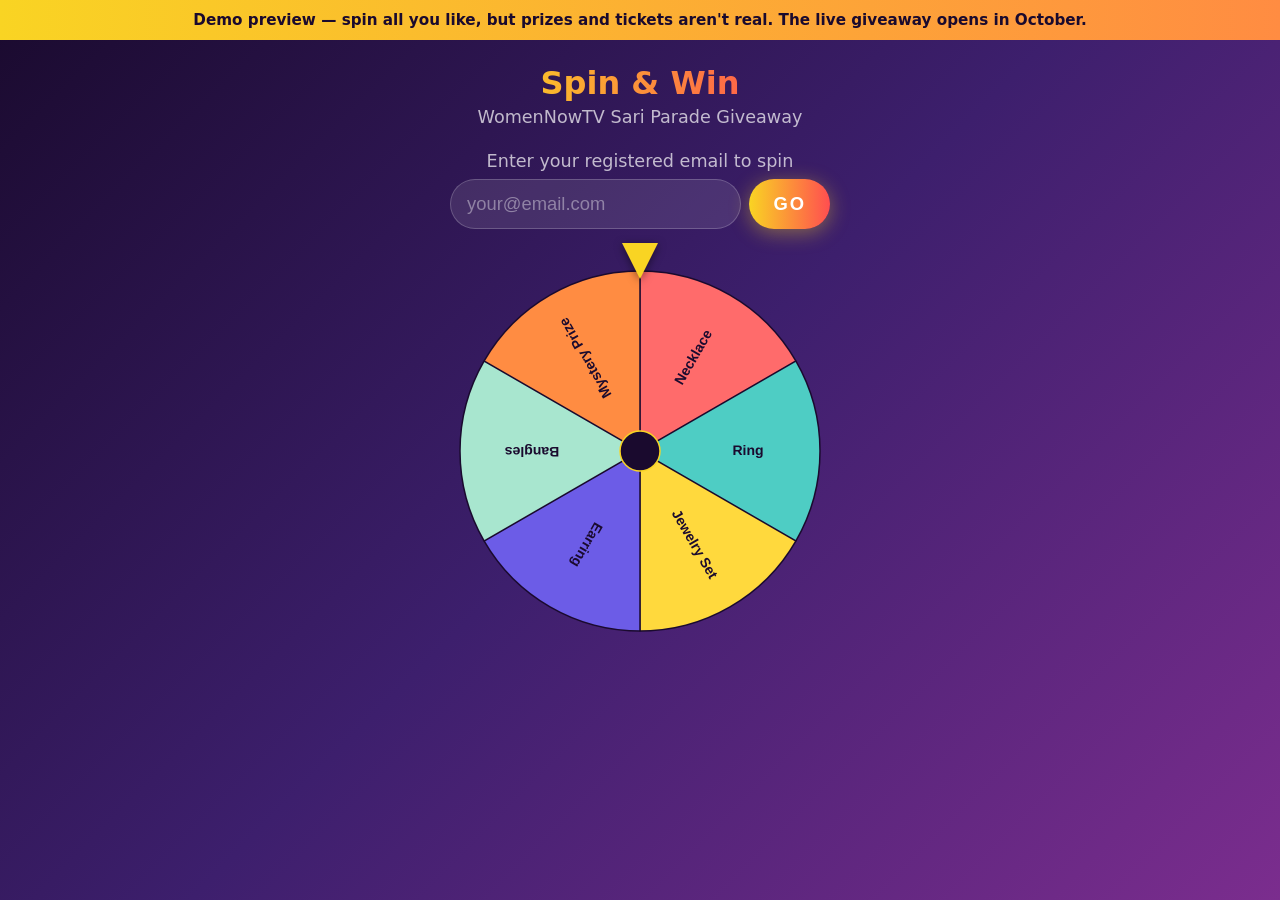
==== commit bd5ab0b2: "Add demo mode and cut Fly hosting cost to ~$0 between events The app ran an always-on 1GB machine pl" ====
--- a/server/frontend/index.html
+++ b/server/frontend/index.html
@@ -4,8 +4,8 @@
     <meta charset="UTF-8">
     <meta name="viewport" content="width=device-width, initial-scale=1.0, maximum-scale=1.0, user-scalable=no">
     <title>Spin & Win — WomenNowTV</title>
-    <link rel="icon" type="image/svg+xml" href="/favicon.svg">
-    <link rel="stylesheet" href="/styles.css">
+    <link rel="icon" type="image/svg+xml" href="favicon.svg">
+    <link rel="stylesheet" href="styles.css">
 </head>
 <body>
     <header>
@@ -49,7 +49,7 @@
                 <p style="margin-bottom: 0.5rem; color: rgba(255,255,255,0.8);">Prize: <strong id="ticket-prize" style="color: #f9d423;"></strong></p>
                 <p class="attendee-label" id="ticket-attendee"></p>
                 <div id="ticket-qr"></div>
-                <p style="color: rgba(255,255,255,0.8); font-size: 1.05rem; margin-top: 1rem; line-height: 1.5;">
+                <p id="email-note" style="color: rgba(255,255,255,0.8); font-size: 1.05rem; margin-top: 1rem; line-height: 1.5;">
                     We'll also send a copy to your email.<br>
                     See you at the Sari Parade!
                 </p>
@@ -62,7 +62,8 @@
 
     <canvas class="confetti-canvas" id="confetti"></canvas>
 
-    <script src="/qrcode.min.js"></script>
-    <script src="/app.js"></script>
+    <script src="qrcode.min.js"></script>
+    <script src="demo.js"></script>
+    <script src="app.js"></script>
 </body>
 </html>
--- a/server/frontend/styles.css
+++ b/server/frontend/styles.css
@@ -0,0 +1,210 @@
+* { margin: 0; padding: 0; box-sizing: border-box; }
+
+html {
+    background: #1a0a2e;
+}
+
+body {
+    font-family: 'Segoe UI', system-ui, -apple-system, sans-serif;
+    background: linear-gradient(135deg, #1a0a2e 0%, #3d1f6d 50%, #7b2d8e 100%);
+    min-height: 100dvh;
+    display: flex;
+    flex-direction: column;
+    align-items: center;
+    color: white;
+    overflow-x: hidden;
+}
+
+header {
+    text-align: center;
+    padding: 1.5rem 1rem 0.5rem;
+}
+
+header h1 {
+    font-size: 2rem;
+    background: linear-gradient(to right, #f9d423, #ff4e50);
+    -webkit-background-clip: text;
+    -webkit-text-fill-color: transparent;
+    background-clip: text;
+    text-shadow: none;
+}
+
+header p {
+    color: rgba(255,255,255,0.7);
+    font-size: 1.1rem;
+    margin-top: 0.3rem;
+}
+
+.wheel-container {
+    position: relative;
+    width: min(85vw, 380px);
+    height: min(85vw, 380px);
+    margin: 0.5rem auto;
+}
+
+canvas {
+    width: 100%;
+    height: 100%;
+}
+
+.pointer {
+    position: absolute;
+    top: -18px;
+    left: 50%;
+    transform: translateX(-50%);
+    width: 0;
+    height: 0;
+    border-left: 18px solid transparent;
+    border-right: 18px solid transparent;
+    border-top: 36px solid #f9d423;
+    filter: drop-shadow(0 2px 4px rgba(0,0,0,0.5));
+    z-index: 10;
+}
+
+.spin-btn {
+    display: block;
+    margin: 1rem auto;
+    padding: 1rem 3rem;
+    font-size: 1.5rem;
+    font-weight: 700;
+    border: none;
+    border-radius: 50px;
+    background: linear-gradient(to right, #f9d423, #ff4e50);
+    color: white;
+    cursor: pointer;
+    text-transform: uppercase;
+    letter-spacing: 2px;
+    box-shadow: 0 4px 20px rgba(249, 212, 35, 0.4);
+    transition: transform 0.2s, box-shadow 0.2s;
+}
+
+.spin-btn:hover:not(:disabled) {
+    transform: scale(1.05);
+    box-shadow: 0 6px 30px rgba(249, 212, 35, 0.6);
+}
+
+.spin-btn:disabled {
+    opacity: 0.5;
+    cursor: not-allowed;
+}
+
+.email-gate {
+    text-align: center;
+    margin: 1rem 0;
+}
+
+.email-gate input::placeholder { color: rgba(255,255,255,0.4); }
+
+.claim-btn {
+    margin-top: 1.25rem;
+    padding: 0.8rem 2rem;
+    font-size: 1rem;
+    font-weight: 600;
+    border: none;
+    border-radius: 50px;
+    background: linear-gradient(to right, #f9d423, #ff4e50);
+    color: white;
+    cursor: pointer;
+    width: 100%;
+}
+.claim-btn:disabled { opacity: 0.5; cursor: not-allowed; }
+
+.error-msg {
+    color: #ff6b6b;
+    font-size: 1rem;
+    margin-top: 0.5rem;
+}
+
+/* Flip card */
+.ticket-container {
+    display: none;
+    text-align: center;
+    padding: 2rem 1rem;
+    width: 100%;
+    perspective: 1000px;
+}
+
+.flip-card {
+    max-width: 380px;
+    margin: 0 auto;
+    position: relative;
+    transition: transform 0.6s;
+    transform-style: preserve-3d;
+}
+
+.flip-card.flipped {
+    transform: rotateY(180deg);
+}
+
+.flip-front, .flip-back {
+    background: linear-gradient(135deg, #2d1b4e, #1a0a2e);
+    border: 2px solid #f9d423;
+    border-radius: 1rem;
+    padding: 2rem;
+    backface-visibility: hidden;
+}
+
+.flip-front {
+    position: relative;
+}
+
+.flip-back {
+    position: absolute;
+    top: 0;
+    left: 0;
+    width: 100%;
+    transform: rotateY(180deg);
+}
+
+.flip-front h2, .flip-back h2 { color: #f9d423; margin-bottom: 0.5rem; }
+
+.prize-image {
+    width: 180px;
+    height: 180px;
+    object-fit: cover;
+    border-radius: 0.5rem;
+    margin: 1rem auto;
+    display: block;
+    border: 2px solid rgba(249, 212, 35, 0.4);
+    background: rgba(255,255,255,0.1);
+}
+
+.flip-back .attendee-label { color: rgba(255,255,255,0.7); }
+
+#ticket-qr {
+    margin: 1.5rem auto;
+    background: white;
+    padding: 1rem;
+    border-radius: 0.5rem;
+    display: inline-block;
+}
+
+.ticket-note {
+    color: rgba(255,255,255,0.5);
+    font-size: 0.95rem;
+    margin-top: 1rem;
+}
+
+.confetti-canvas {
+    position: fixed;
+    top: 0; left: 0;
+    width: 100%; height: 100%;
+    pointer-events: none;
+    z-index: 200;
+}
+
+/* Demo-mode banner — shown when the page runs without a live backend */
+.demo-banner {
+    position: sticky;
+    top: 0;
+    z-index: 300;
+    width: 100%;
+    box-sizing: border-box;
+    padding: 0.6rem 1rem;
+    background: linear-gradient(90deg, #f9d423, #ff8c42);
+    color: #1a0a2e;
+    font-size: 0.95rem;
+    font-weight: 600;
+    line-height: 1.4;
+    text-align: center;
+}
